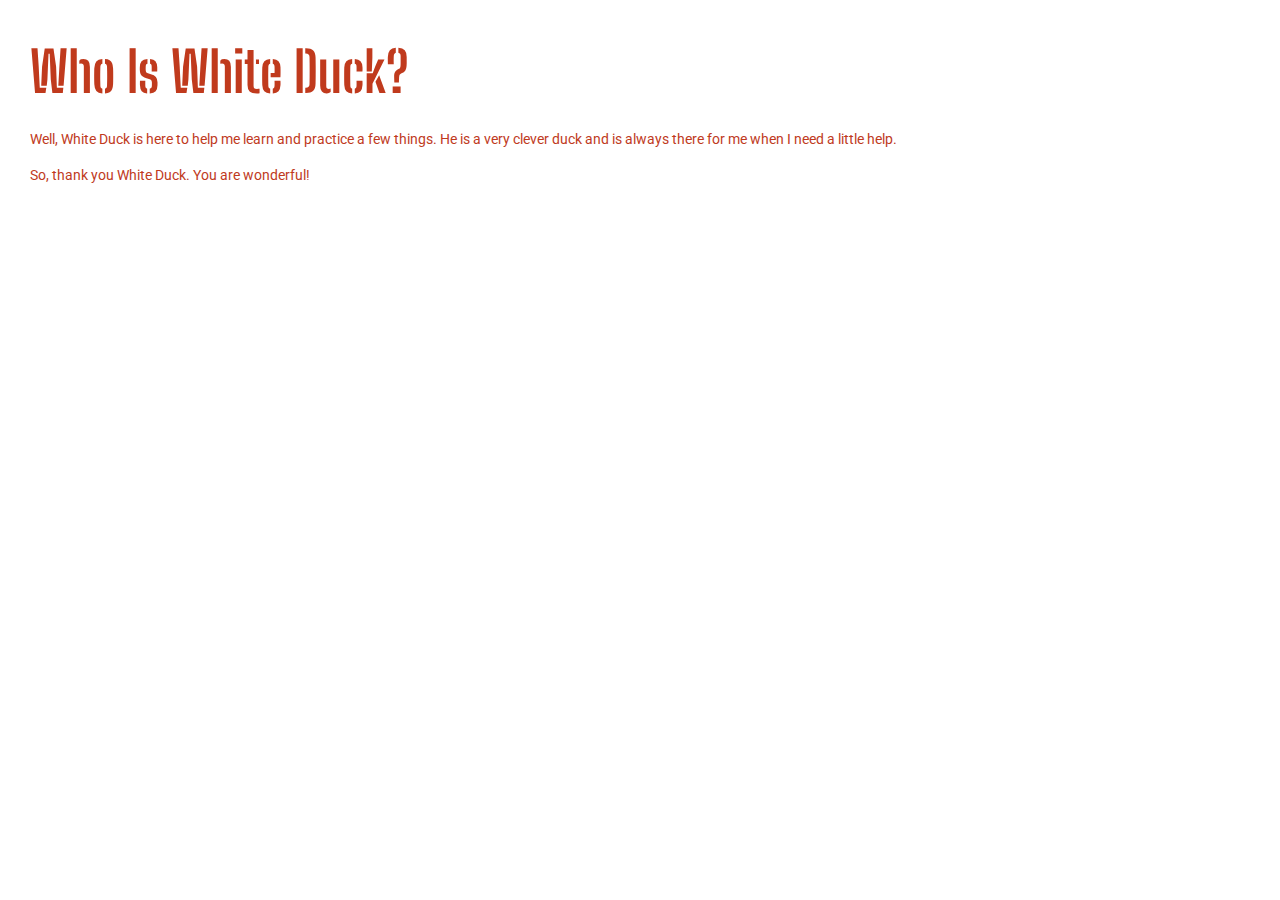
==== about.html @ c8c858ba "Add About page" ====
<!DOCTYPE html>
<html lang="en" dir="ltr">
  <head>
    <meta charset="utf-8">
    <link rel="stylesheet" href="style.css" />
    <title>About White Duck</title>
  </head>
  <body>
    <h1>Who Is White Duck?</h1>
    <p>Well, White Duck is here to help me learn and practice a few things. He is a very clever duck and is always there for me when I need a little help.</p>
    <p>So, thank you White Duck. You are wonderful!</p>
  </body>
</html>
---- style.css ----
@import url('https://fonts.googleapis.com/css2?family=Big+Shoulders+Stencil+Display:wght@600&family=Roboto&display=swap');

* {
  margin: 5px;
  padding: 5px;
}

body {
  font-family: 'Big Shoulders Stencil Display', cursive;
  background: #ffffff;
  color: #C03A1D;
  line-height: 1.5;
  font-size: 0.875rem;
}

h1 {
  font-weight: bold;
  font-size: 400%;
}

img {
  max-width: 100%;
  height: auto;
}

p {
  font-family: 'Roboto', sans-serif;
}
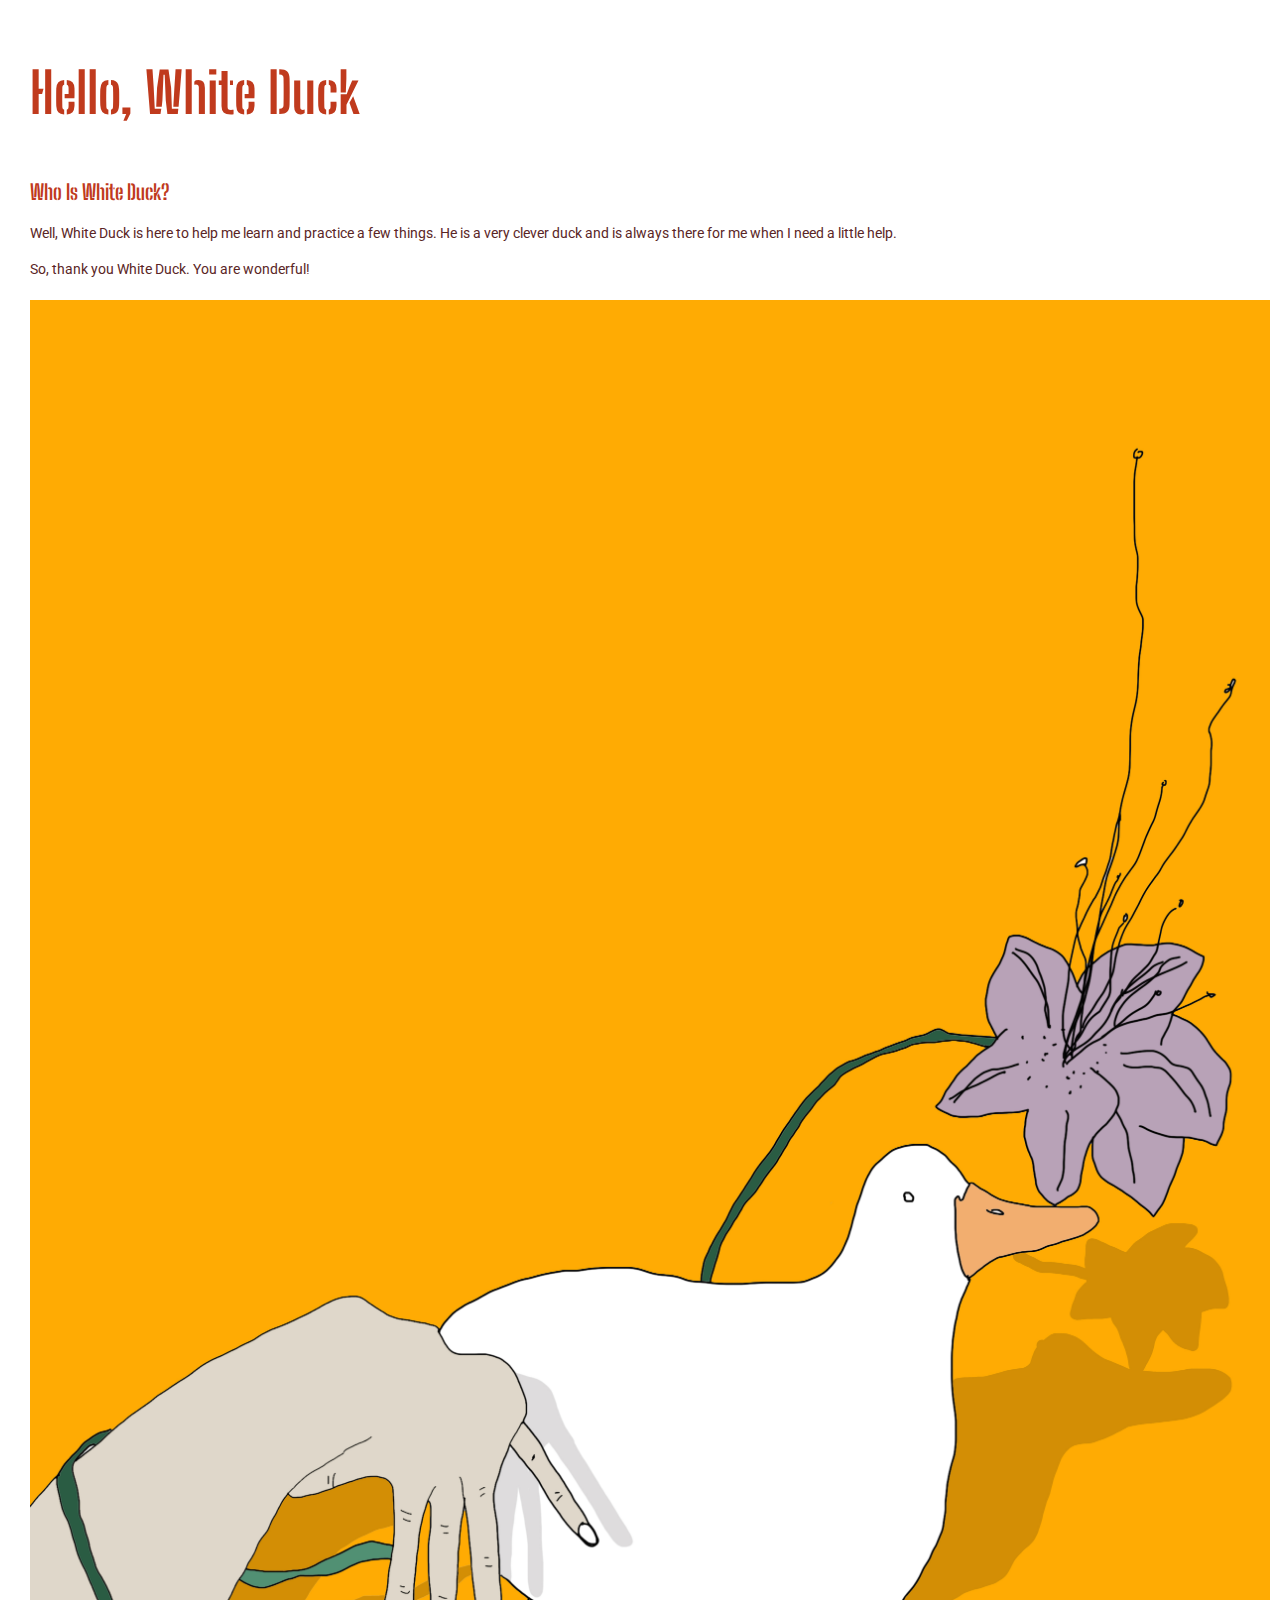
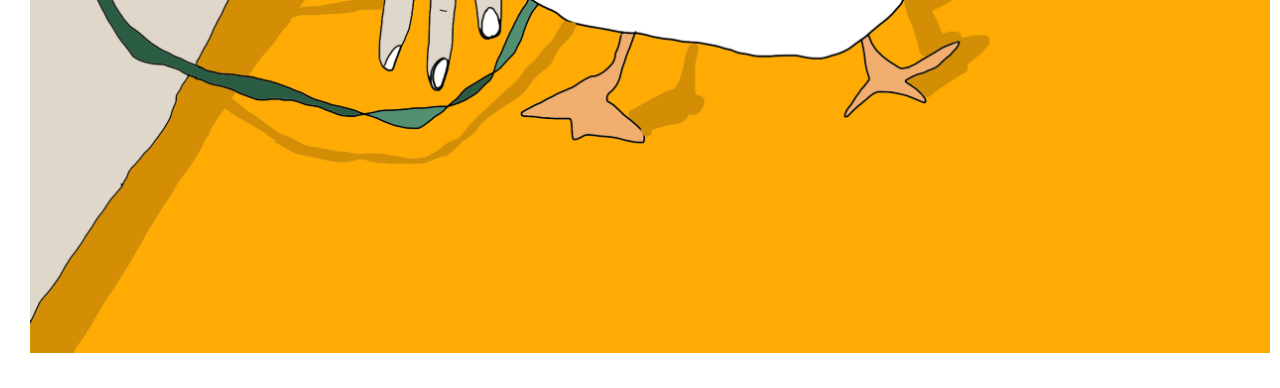
==== commit 98ff849a: "Add image to css file, add links to index and about pages, add styles" ====
--- a/about.html
+++ b/about.html
@@ -6,8 +6,10 @@
     <title>About White Duck</title>
   </head>
   <body>
-    <h1>Who Is White Duck?</h1>
+    <a href="index.html"><h1>Hello, White Duck</h1></a>
+    <h2>Who Is White Duck?</h2>
     <p>Well, White Duck is here to help me learn and practice a few things. He is a very clever duck and is always there for me when I need a little help.</p>
     <p>So, thank you White Duck. You are wonderful!</p>
+    <img src="images/duck-lily.jpg" alt="duck and lily">
   </body>
 </html>
--- a/style.css
+++ b/style.css
@@ -25,4 +25,17 @@
 
 p {
   font-family: 'Roboto', sans-serif;
+  color: #5A2525;
 }
+
+a {
+  color: #5A2525;
+  font-family: 'Roboto', sans-serif;
+}
+
+a, h1 {
+  font-family: 'Big Shoulders Stencil Display', cursive;
+  background: #ffffff;
+  color: #C03A1D;
+  text-decoration: none;
+}
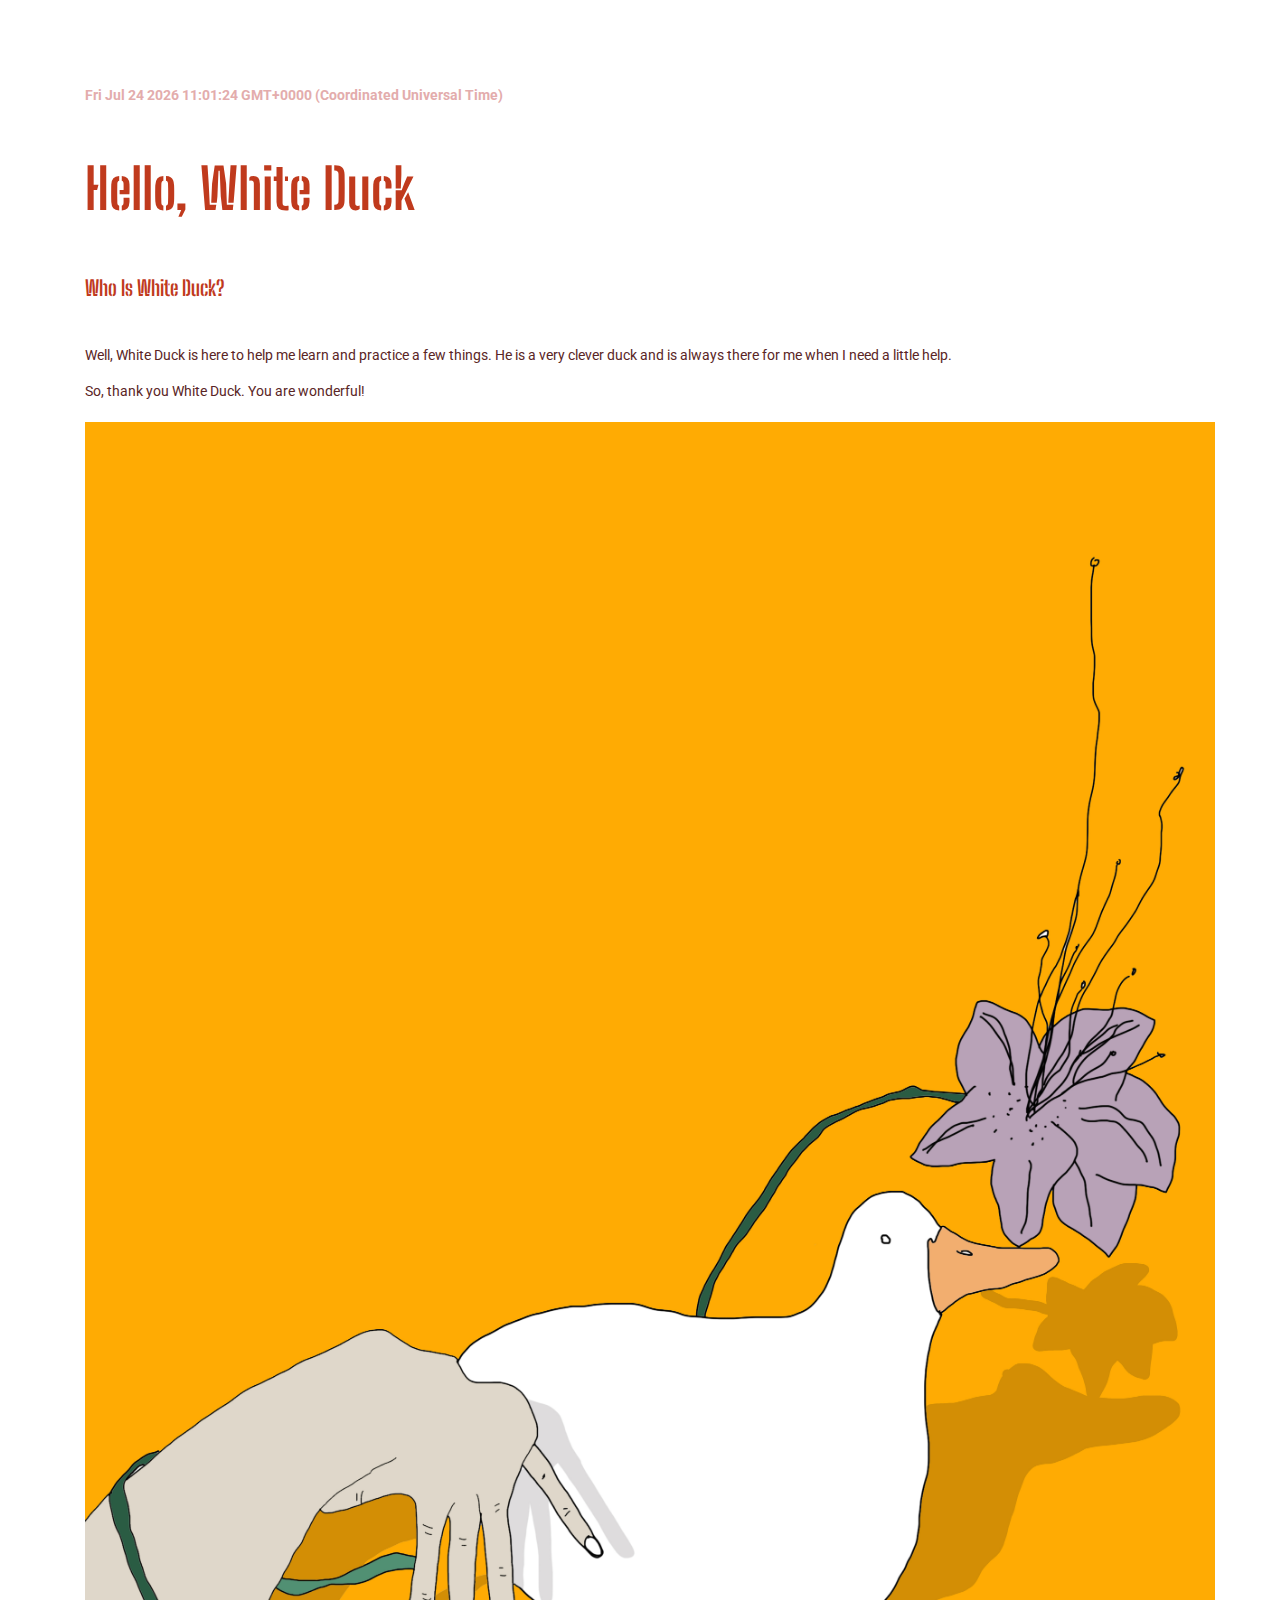
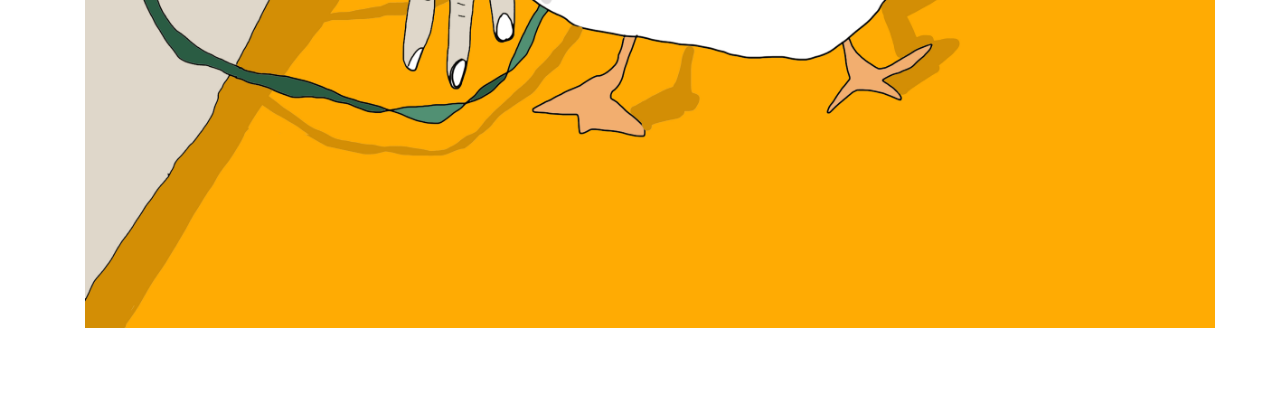
==== commit 8d0132c4: "Add JavaScript file, add date to index and about pages, fix minor style issues" ====
--- a/about.html
+++ b/about.html
@@ -6,10 +6,16 @@
     <title>About White Duck</title>
   </head>
   <body>
-    <a href="index.html"><h1>Hello, White Duck</h1></a>
-    <h2>Who Is White Duck?</h2>
-    <p>Well, White Duck is here to help me learn and practice a few things. He is a very clever duck and is always there for me when I need a little help.</p>
-    <p>So, thank you White Duck. You are wonderful!</p>
-    <img src="images/duck-lily.jpg" alt="duck and lily">
+    <div class="container">
+      <p id="demo"></p>
+      <a href="index.html"><h1>Hello, White Duck</h1></a>
+      <a href="about.html"><h2>Who Is White Duck?</h2></a>
+      <p>Well, White Duck is here to help me learn and practice a few things. He is a very clever duck and is always there for me when I need a little help.</p>
+      <p>So, thank you White Duck. You are wonderful!</p>
+      <img src="images/duck-lily.jpg" alt="duck and lily">
+
+    </div>
+    <!-- JavaScript -->
+    <script src="index.js"></script>
   </body>
 </html>
--- a/style.css
+++ b/style.css
@@ -13,11 +13,6 @@
   font-size: 0.875rem;
 }
 
-h1 {
-  font-weight: bold;
-  font-size: 400%;
-}
-
 img {
   max-width: 100%;
   height: auto;
@@ -28,14 +23,35 @@
   color: #5A2525;
 }
 
-a {
-  color: #5A2525;
-  font-family: 'Roboto', sans-serif;
-}
-
-a, h1 {
+h1 {
   font-family: 'Big Shoulders Stencil Display', cursive;
   background: #ffffff;
   color: #C03A1D;
   text-decoration: none;
+  font-weight: bold;
+  font-size: 400%;
 }
+
+h2 {
+  font-family: 'Big Shoulders Stencil Display', cursive;
+  background: #ffffff;
+  color: #C03A1D;
+  text-decoration: none;
+  font-weight: bold;
+}
+
+a {
+  color: #5A2525;
+  font-family: 'Big Shoulders Stencil Display', cursive;
+  text-decoration: none;
+}
+
+div {
+  margin: 50px;
+  padding-left: 5px;
+}
+
+#demo {
+  font-weight: bold;
+  color: #E3ACAC;
+}
